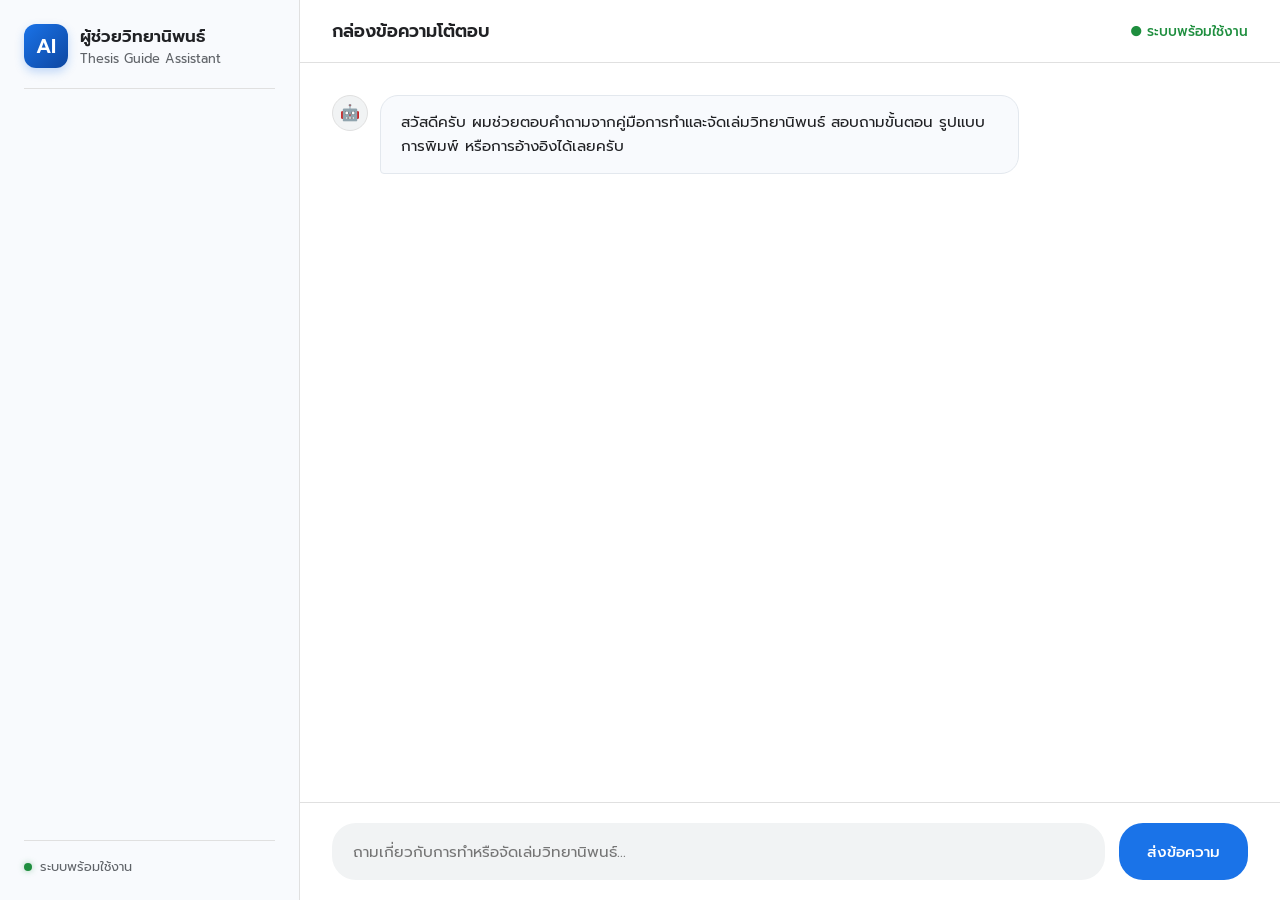
==== public/index.html @ f6573cd1 "Fix same-domain chat API routing for Vercel" ====
<!DOCTYPE html>
<html lang="th">
<head>
  <meta charset="UTF-8">
  <meta name="viewport" content="width=device-width, initial-scale=1.0">
  <title>ผู้ช่วยจัดทำวิทยานิพนธ์</title>
  <!-- Google Fonts: Prompt & Inter -->
  <link rel="preconnect" href="https://fonts.googleapis.com">
  <link rel="preconnect" href="https://fonts.gstatic.com" crossorigin>
  <link href="https://fonts.googleapis.com/css2?family=Inter:wght@400;500;600&family=Prompt:wght@300;400;500;600&display=swap" rel="stylesheet">
  
  <link rel="stylesheet" href="style.css">
</head>
<body>

  <div class="app-layout">
    
    <!-- Sidebar ฝั่งซ้าย: ข้อมูลระบบ -->
    <aside class="sidebar">
      <div>
        <div class="brand-section">
          <div class="brand-icon">AI</div>
          <div class="brand-info">
            <h2>ผู้ช่วยวิทยานิพนธ์</h2>
            <p>Thesis Guide Assistant</p>
          </div>
        </div>
      </div>

      <div class="system-status">
        <span class="status-dot"></span> ระบบพร้อมใช้งาน
      </div>
    </aside>

    <!-- ฝั่งขวา: ห้องแชทขนาดเต็มหน้าจอ -->
    <main class="chat-section">
      <div class="chat-header">
        <div class="chat-header-title">กล่องข้อความโต้ตอบ</div>
        <div style="font-size: 0.85rem; color: var(--success); font-weight: 500;">● ระบบพร้อมใช้งาน</div>
      </div>

      <div class="chat-body" id="chatContainer">
        <div class="msg-wrap bot">
          <div class="msg-avatar">🤖</div>
          <div class="msg-bubble">สวัสดีครับ ผมช่วยตอบคำถามจากคู่มือการทำและจัดเล่มวิทยานิพนธ์ สอบถามขั้นตอน รูปแบบการพิมพ์ หรือการอ้างอิงได้เลยครับ</div>
        </div>
      </div>

      <div class="chat-input-area">
        <div class="input-box">
          <input type="text" id="userInput" placeholder="ถามเกี่ยวกับการทำหรือจัดเล่มวิทยานิพนธ์..." onkeydown="if(event.key==='Enter') sendMessage()">
        </div>
        <button class="send-btn" onclick="sendMessage()">ส่งข้อความ</button>
      </div>
    </main>

  </div>

  <script>
    const chatContainer = document.getElementById('chatContainer');
    const userInput = document.getElementById('userInput');

    // ตัวแปรเก็บประวัติการสนทนาสำหรับคุยต่อเนื่อง
    const conversationHistory = [];

    async function sendMessage() {
      const text = userInput.value.trim();
      if (!text) return;

      // 1. แสดงข้อความฝั่งผู้ใช้บนหน้าจอ
      chatContainer.innerHTML += `
        <div class="msg-wrap user">
          <div class="msg-avatar">👤</div>
          <div class="msg-bubble">${escapeHtml(text)}</div>
        </div>
      `;
      userInput.value = '';
      chatContainer.scrollTop = chatContainer.scrollHeight;

      // 2. แสดงสถานะกำลังคิด (Typing animation)
      const tempId = 'temp-' + Date.now();
      chatContainer.innerHTML += `
        <div class="msg-wrap bot" id="${tempId}">
          <div class="msg-avatar">🤖</div>
          <div class="msg-bubble typing-dots">
            <span></span><span></span><span></span>
          </div>
        </div>
      `;
      chatContainer.scrollTop = chatContainer.scrollHeight;

      try {
        // 3. ส่งคำถามล่าสุด พร้อมประวัติ 6 ข้อความล่าสุดไปยัง Backend
        const response = await fetch('/chat', {
          method: 'POST',
          headers: { 'Content-Type': 'application/json' },
          body: JSON.stringify({ 
            message: text,
            history: conversationHistory.slice(-6)
          })
        });

        const data = await response.json();
        if (!response.ok || !data.reply) {
          throw new Error(data.detail || 'Backend request failed');
        }
        const botElement = document.getElementById(tempId);
        if (botElement) {
          const bubble = botElement.querySelector('.msg-bubble');
          bubble.innerText = data.reply;
          bubble.classList.remove('typing-dots');
        }

        // 4. บันทึกบทสนทนาเข้าประวัติ เพื่อใช้เป็นบริบทในรอบถัดไป
        conversationHistory.push({ role: "user", text: text });
        conversationHistory.push({ role: "model", text: data.reply });

      } catch (error) {
        const botElement = document.getElementById(tempId);
        if (botElement) {
          const bubble = botElement.querySelector('.msg-bubble');
          bubble.innerText = "ขออภัยครับ ยังเชื่อมต่อระบบตอบคำถามไม่ได้ กรุณาลองใหม่อีกครั้งหรือติดต่อผู้ดูแลระบบ";
          bubble.classList.remove('typing-dots');
        }
      }
      chatContainer.scrollTop = chatContainer.scrollHeight;
    }

    function escapeHtml(string) {
      return String(string).replace(/[&<>"']/g, function (s) {
        return {
          '&': '&amp;',
          '<': '&lt;',
          '>': '&gt;',
          '"': '&quot;',
          "'": '&#39;'
        }[s];
      });
    }
  </script>
</body>
</html>
---- public/style.css ----
:root {
  --primary: #1a73e8;
  --primary-hover: #1557b0;
  --primary-light: #e8f0fe;
  --bg-main: #ffffff;
  --text-main: #202124;
  --text-muted: #5f6368;
  --border-color: #e0e0e0;
  --success: #1e8e3e;
}

* {
  box-sizing: border-box;
  margin: 0;
  padding: 0;
  font-family: 'Prompt', 'Inter', sans-serif;
}

/* ตั้งค่าให้เต็มจอ 100% ไม่มีขอบว่าง */
html, body {
  width: 100%;
  height: 100%;
  overflow: hidden;
  background-color: var(--bg-main);
  color: var(--text-main);
}

.app-layout {
  width: 100vw;
  height: 100vh;
  display: flex;
  overflow: hidden;
}

/* Sidebar ฝั่งซ้าย ปรับให้กระชับและคลีนขึ้น */
.sidebar {
  width: 300px;
  background: #f8fafd;
  border-right: 1px solid var(--border-color);
  padding: 24px;
  display: flex;
  flex-direction: column;
  justify-content: space-between;
  flex-shrink: 0;
}

.brand-section {
  display: flex;
  align-items: center;
  gap: 12px;
  padding-bottom: 20px;
  border-bottom: 1px solid var(--border-color);
}

.brand-icon {
  width: 44px;
  height: 44px;
  background: linear-gradient(135deg, #1a73e8, #0d47a1);
  border-radius: 12px;
  display: flex;
  align-items: center;
  justify-content: center;
  color: white;
  font-size: 20px;
  font-weight: 600;
  box-shadow: 0 4px 10px rgba(26, 115, 232, 0.25);
}

.brand-info h2 {
  font-size: 1.05rem;
  font-weight: 600;
  color: var(--text-main);
}

.brand-info p {
  font-size: 0.8rem;
  color: var(--text-muted);
}

.section-title {
  font-size: 0.85rem;
  font-weight: 600;
  color: var(--text-muted);
  margin-bottom: 12px;
}

/* คำถามแนะนำ */
.quick-questions {
  display: flex;
  flex-direction: column;
  gap: 10px;
  margin-bottom: auto;
  margin-top: 24px;
}

.quick-btn {
  text-align: left;
  background: #ffffff;
  border: 1px solid #d2e3fc;
  color: var(--primary);
  padding: 12px 14px;
  border-radius: 10px;
  font-size: 0.88rem;
  cursor: pointer;
  transition: all 0.2s ease;
  line-height: 1.4;
  box-shadow: 0 1px 3px rgba(0,0,0,0.02);
}

.quick-btn:hover {
  background: var(--primary-light);
  border-color: var(--primary);
  transform: translateX(2px);
}

.system-status {
  padding-top: 16px;
  border-top: 1px solid var(--border-color);
  font-size: 0.8rem;
  color: var(--text-muted);
  display: flex;
  align-items: center;
  gap: 8px;
}

.status-dot {
  width: 8px;
  height: 8px;
  background-color: var(--success);
  border-radius: 50%;
  box-shadow: 0 0 6px rgba(30, 142, 62, 0.4);
}

/* ฝั่งขวา: ห้องแชทสนทนาเต็มหน้าจอ */
.chat-section {
  flex: 1;
  display: flex;
  flex-direction: column;
  background: #ffffff;
  height: 100vh;
}

.chat-header {
  padding: 18px 32px;
  border-bottom: 1px solid var(--border-color);
  display: flex;
  justify-content: space-between;
  align-items: center;
  background: #ffffff;
}

.chat-header-title {
  font-size: 1.1rem;
  font-weight: 600;
  color: var(--text-main);
}

.chat-body {
  flex: 1;
  padding: 32px;
  overflow-y: auto;
  display: flex;
  flex-direction: column;
  gap: 20px;
}

.msg-wrap {
  display: flex;
  gap: 12px;
  max-width: 75%;
}

.msg-wrap.user {
  align-self: flex-end;
  flex-direction: row-reverse;
}

.msg-wrap.bot {
  align-self: flex-start;
}

.msg-avatar {
  width: 36px;
  height: 36px;
  border-radius: 50%;
  display: flex;
  align-items: center;
  justify-content: center;
  font-size: 16px;
  flex-shrink: 0;
}

.user .msg-avatar {
  background: var(--primary);
  color: white;
}

.bot .msg-avatar {
  background: #f1f3f4;
  color: var(--text-main);
  border: 1px solid var(--border-color);
}

.msg-bubble {
  padding: 14px 20px;
  border-radius: 18px;
  font-size: 0.95rem;
  line-height: 1.6;
  white-space: pre-wrap;
  word-wrap: break-word;
}

.user .msg-bubble {
  background: var(--primary);
  color: white;
  border-bottom-right-radius: 4px;
}

.bot .msg-bubble {
  background: #f8fafd;
  color: var(--text-main);
  border: 1px solid #e3e8ee;
  border-bottom-left-radius: 4px;
}

/* แถบพิมพ์ข้อความด้านล่าง */
.chat-input-area {
  padding: 20px 32px;
  border-top: 1px solid var(--border-color);
  background: #ffffff;
  display: flex;
  gap: 14px;
}

.input-box {
  flex: 1;
  display: flex;
  background: #f1f3f4;
  border: 1px solid transparent;
  border-radius: 24px;
  padding: 6px 20px;
  align-items: center;
  transition: all 0.2s;
}

.input-box:focus-within {
  background: #ffffff;
  border-color: var(--primary);
  box-shadow: 0 0 0 2px rgba(26, 115, 232, 0.15);
}

.input-box input {
  flex: 1;
  border: none;
  background: transparent;
  outline: none;
  font-size: 0.95rem;
  padding: 10px 0;
}

.send-btn {
  background: var(--primary);
  color: white;
  border: none;
  border-radius: 24px;
  padding: 0 28px;
  font-size: 0.95rem;
  font-weight: 500;
  cursor: pointer;
  transition: background 0.2s;
}

.send-btn:hover {
  background: var(--primary-hover);
}

/* จุดกำลังพิมพ์ */
.typing-dots span {
  display: inline-block;
  width: 6px;
  height: 6px;
  background: #9aa0a6;
  border-radius: 50%;
  margin-right: 4px;
  animation: blink 1.4s infinite both;
}
.typing-dots span:nth-child(2) { animation-delay: .2s; }
.typing-dots span:nth-child(3) { animation-delay: .4s; }

@keyframes blink {
  0% { opacity: .2; }
  20% { opacity: 1; }
  100% { opacity: .2; }
}
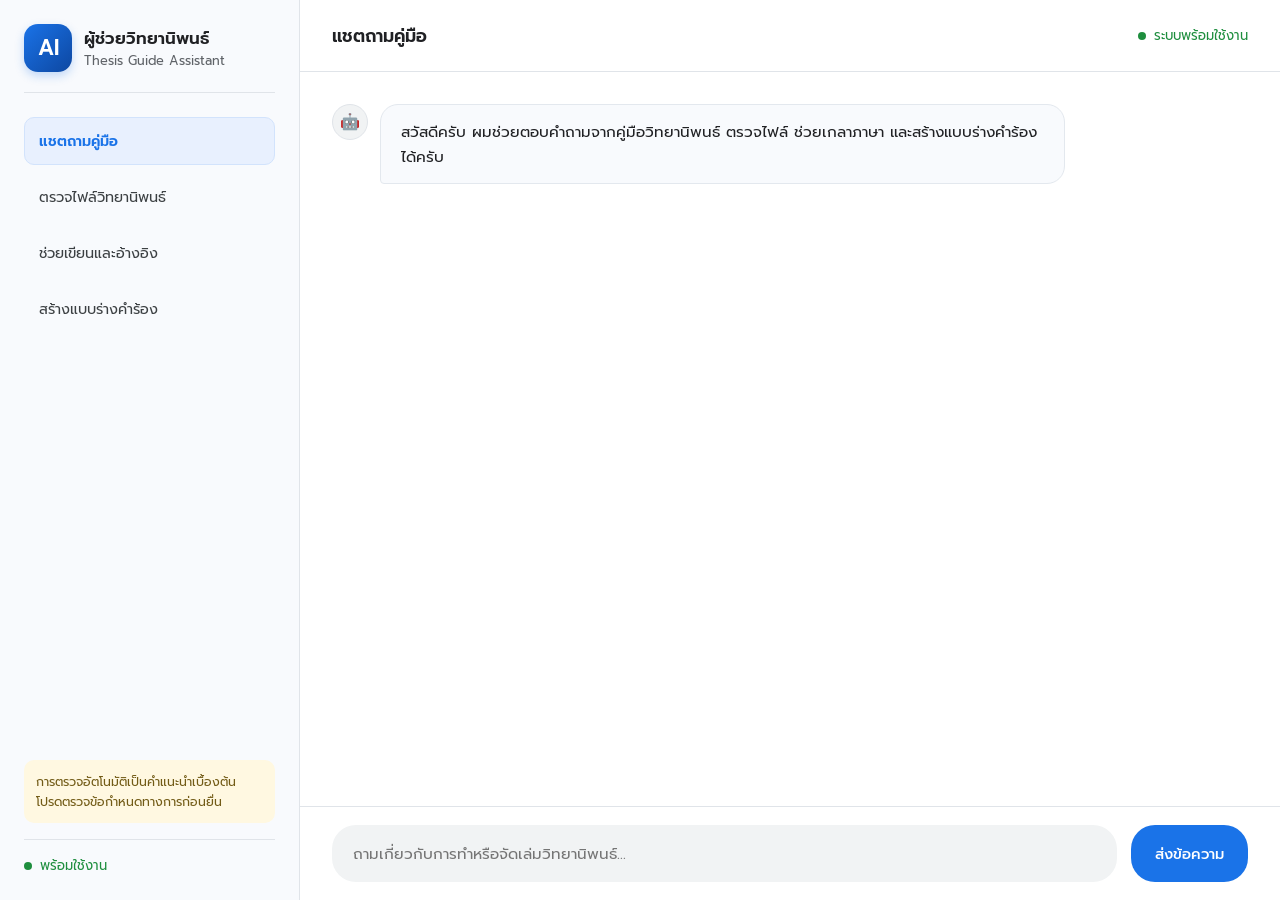
==== commit 366677e1: "Add thesis document and writing tools" ====
--- a/public/index.html
+++ b/public/index.html
@@ -4,139 +4,288 @@
   <meta charset="UTF-8">
   <meta name="viewport" content="width=device-width, initial-scale=1.0">
   <title>ผู้ช่วยจัดทำวิทยานิพนธ์</title>
-  <!-- Google Fonts: Prompt & Inter -->
   <link rel="preconnect" href="https://fonts.googleapis.com">
   <link rel="preconnect" href="https://fonts.gstatic.com" crossorigin>
   <link href="https://fonts.googleapis.com/css2?family=Inter:wght@400;500;600&family=Prompt:wght@300;400;500;600&display=swap" rel="stylesheet">
-  
   <link rel="stylesheet" href="style.css">
 </head>
 <body>
-
   <div class="app-layout">
-    
-    <!-- Sidebar ฝั่งซ้าย: ข้อมูลระบบ -->
     <aside class="sidebar">
-      <div>
-        <div class="brand-section">
-          <div class="brand-icon">AI</div>
-          <div class="brand-info">
-            <h2>ผู้ช่วยวิทยานิพนธ์</h2>
-            <p>Thesis Guide Assistant</p>
-          </div>
-        </div>
+      <div class="brand-section">
+        <div class="brand-icon">AI</div>
+        <div class="brand-info"><h2>ผู้ช่วยวิทยานิพนธ์</h2><p>Thesis Guide Assistant</p></div>
       </div>
-
-      <div class="system-status">
-        <span class="status-dot"></span> ระบบพร้อมใช้งาน
-      </div>
+      <nav class="tool-nav" aria-label="เครื่องมือ">
+        <button class="nav-btn active" data-view="chatView">แชตถามคู่มือ</button>
+        <button class="nav-btn" data-view="reviewView">ตรวจไฟล์วิทยานิพนธ์</button>
+        <button class="nav-btn" data-view="writingView">ช่วยเขียนและอ้างอิง</button>
+        <button class="nav-btn" data-view="formView">สร้างแบบร่างคำร้อง</button>
+      </nav>
+      <div class="sidebar-note">การตรวจอัตโนมัติเป็นคำแนะนำเบื้องต้น โปรดตรวจข้อกำหนดทางการก่อนยื่น</div>
+      <div class="system-status"><span class="status-dot"></span> พร้อมใช้งาน</div>
     </aside>
 
-    <!-- ฝั่งขวา: ห้องแชทขนาดเต็มหน้าจอ -->
-    <main class="chat-section">
-      <div class="chat-header">
-        <div class="chat-header-title">กล่องข้อความโต้ตอบ</div>
-        <div style="font-size: 0.85rem; color: var(--success); font-weight: 500;">● ระบบพร้อมใช้งาน</div>
-      </div>
-
-      <div class="chat-body" id="chatContainer">
-        <div class="msg-wrap bot">
-          <div class="msg-avatar">🤖</div>
-          <div class="msg-bubble">สวัสดีครับ ผมช่วยตอบคำถามจากคู่มือการทำและจัดเล่มวิทยานิพนธ์ สอบถามขั้นตอน รูปแบบการพิมพ์ หรือการอ้างอิงได้เลยครับ</div>
-        </div>
-      </div>
-
-      <div class="chat-input-area">
-        <div class="input-box">
-          <input type="text" id="userInput" placeholder="ถามเกี่ยวกับการทำหรือจัดเล่มวิทยานิพนธ์..." onkeydown="if(event.key==='Enter') sendMessage()">
-        </div>
-        <button class="send-btn" onclick="sendMessage()">ส่งข้อความ</button>
-      </div>
+    <main class="workspace">
+      <header class="workspace-header">
+        <div class="chat-header-title" id="viewTitle">แชตถามคู่มือ</div>
+        <div class="service-status"><span class="status-dot"></span> ระบบพร้อมใช้งาน</div>
+      </header>
+
+      <section class="tool-view" id="chatView">
+        <div class="chat-body" id="chatContainer">
+          <div class="msg-wrap bot"><div class="msg-avatar">🤖</div><div class="msg-bubble">สวัสดีครับ ผมช่วยตอบคำถามจากคู่มือวิทยานิพนธ์ ตรวจไฟล์ ช่วยเกลาภาษา และสร้างแบบร่างคำร้องได้ครับ</div></div>
+        </div>
+        <div class="chat-input-area">
+          <div class="input-box"><input type="text" id="userInput" placeholder="ถามเกี่ยวกับการทำหรือจัดเล่มวิทยานิพนธ์..." autocomplete="off"></div>
+          <button class="primary-btn" id="sendChat">ส่งข้อความ</button>
+        </div>
+      </section>
+
+      <section class="tool-view scroll-view" id="reviewView" hidden>
+        <div class="panel-card">
+          <h1>ตรวจรูปแบบและโครงสร้าง</h1>
+          <p class="help-text">อัปโหลดไฟล์ Word (.docx) หรือ PDF ขนาดไม่เกิน 4 MB ระบบจะตรวจระยะขอบ A4 แบบอักษร เลขหน้า หน้าใบรับรอง โครงสร้าง 5 บท และความสอดคล้องของรายการอ้างอิงเบื้องต้น</p>
+          <form id="reviewForm" class="stack-form">
+            <label class="field-label">ไฟล์วิทยานิพนธ์<input id="documentFile" type="file" accept=".docx,.pdf" required></label>
+            <label class="field-label">รูปแบบอ้างอิงที่ต้องการตรวจ
+              <select id="citationStyle"><option value="auto">ตรวจจับอัตโนมัติ</option><option value="apa7">APA 7th</option><option value="ieee">IEEE</option></select>
+            </label>
+            <p class="privacy-note">ไฟล์จะถูกประมวลผลในคำขอนี้ ไม่บันทึกเป็นไฟล์ถาวร ข้อความที่สกัดจะส่งให้ Typhoon เพื่อทำ AI review</p>
+            <button class="primary-btn" type="submit">ตรวจเอกสาร</button>
+          </form>
+          <div id="reviewResult" class="result-box" aria-live="polite" hidden></div>
+        </div>
+      </section>
+
+      <section class="tool-view scroll-view" id="writingView" hidden>
+        <div class="panel-card">
+          <h1>ผู้ช่วยงานเขียนเชิงวิชาการ</h1>
+          <label class="field-label">เลือกเครื่องมือ
+            <select id="writingMode"><option value="paraphrase">เกลาภาษาไทย/อังกฤษ</option><option value="alignment">ตรวจความสอดคล้องงานวิจัย</option><option value="citation">จัดรูปแบบและตรวจรายการอ้างอิง</option></select>
+          </label>
+          <form id="writingForm" class="stack-form">
+            <div id="paraphraseFields">
+              <label class="field-label">ข้อความที่ต้องการปรับ<textarea id="writingText" rows="8" placeholder="วางข้อความที่ต้องการปรับเป็นภาษาเชิงวิชาการ"></textarea></label>
+            </div>
+            <div id="alignmentFields" hidden>
+              <label class="field-label">ชื่อเรื่อง<textarea id="researchTitle" rows="2"></textarea></label>
+              <label class="field-label">วัตถุประสงค์<textarea id="researchObjectives" rows="3"></textarea></label>
+              <label class="field-label">สมมติฐาน<textarea id="researchHypotheses" rows="3" placeholder="เว้นว่างได้ หากไม่มีสมมติฐาน"></textarea></label>
+              <label class="field-label">สถิติที่ใช้<textarea id="researchStatistics" rows="2"></textarea></label>
+            </div>
+            <div id="citationFields" hidden>
+              <label class="field-label">รูปแบบเป้าหมาย<select id="writingCitationStyle"><option value="apa7">APA 7th</option><option value="ieee">IEEE</option></select></label>
+              <label class="field-label">ข้อความอ้างอิง/บรรณานุกรม<textarea id="citationText" rows="8" placeholder="วางการอ้างอิงในเนื้อหาและรายการท้ายเล่ม"></textarea></label>
+            </div>
+            <button class="primary-btn" type="submit">ให้ AI ช่วยตรวจ</button>
+          </form>
+          <div id="writingResult" class="result-box" aria-live="polite" hidden></div>
+        </div>
+      </section>
+
+      <section class="tool-view scroll-view" id="formView" hidden>
+        <div class="panel-card">
+          <h1>ตัวช่วยสร้างคำร้อง</h1>
+          <p class="warning-note">สร้างเป็นเอกสารร่างสำหรับนำข้อมูลไปกรอกในแบบฟอร์มทางการ ไม่ใช่แบบฟอร์มที่มหาวิทยาลัยรับรอง</p>
+          <div class="wizard-progress" id="wizardProgress"></div>
+          <form id="formWizard" class="stack-form">
+            <div id="wizardQuestion"></div>
+            <div class="wizard-actions"><button class="secondary-btn" id="wizardBack" type="button">ย้อนกลับ</button><button class="primary-btn" id="wizardNext" type="submit">ถัดไป</button></div>
+          </form>
+          <div id="formResult" class="result-box" aria-live="polite" hidden></div>
+        </div>
+      </section>
     </main>
-
   </div>
 
   <script>
+    const apiBase = window.location.protocol === 'file:' ? 'http://localhost:10000' : '';
+    const apiUrl = (path) => `${apiBase}${path}`;
+    const conversationHistory = [];
     const chatContainer = document.getElementById('chatContainer');
     const userInput = document.getElementById('userInput');
 
-    // ตัวแปรเก็บประวัติการสนทนาสำหรับคุยต่อเนื่อง
-    const conversationHistory = [];
+    document.querySelectorAll('.nav-btn').forEach((button) => button.addEventListener('click', () => {
+      document.querySelectorAll('.nav-btn').forEach((item) => item.classList.toggle('active', item === button));
+      document.querySelectorAll('.tool-view').forEach((view) => { view.hidden = view.id !== button.dataset.view; });
+      document.getElementById('viewTitle').textContent = button.textContent;
+    }));
+
+    function addMessage(role, text) {
+      const wrap = document.createElement('div');
+      wrap.className = `msg-wrap ${role}`;
+      const avatar = document.createElement('div');
+      avatar.className = 'msg-avatar';
+      avatar.textContent = role === 'user' ? '👤' : '🤖';
+      const bubble = document.createElement('div');
+      bubble.className = 'msg-bubble';
+      bubble.textContent = text;
+      wrap.append(avatar, bubble);
+      chatContainer.append(wrap);
+      chatContainer.scrollTop = chatContainer.scrollHeight;
+      return bubble;
+    }
 
     async function sendMessage() {
       const text = userInput.value.trim();
       if (!text) return;
-
-      // 1. แสดงข้อความฝั่งผู้ใช้บนหน้าจอ
-      chatContainer.innerHTML += `
-        <div class="msg-wrap user">
-          <div class="msg-avatar">👤</div>
-          <div class="msg-bubble">${escapeHtml(text)}</div>
-        </div>
-      `;
       userInput.value = '';
-      chatContainer.scrollTop = chatContainer.scrollHeight;
-
-      // 2. แสดงสถานะกำลังคิด (Typing animation)
-      const tempId = 'temp-' + Date.now();
-      chatContainer.innerHTML += `
-        <div class="msg-wrap bot" id="${tempId}">
-          <div class="msg-avatar">🤖</div>
-          <div class="msg-bubble typing-dots">
-            <span></span><span></span><span></span>
-          </div>
-        </div>
-      `;
-      chatContainer.scrollTop = chatContainer.scrollHeight;
-
-      try {
-        // 3. ส่งคำถามล่าสุด พร้อมประวัติ 6 ข้อความล่าสุดไปยัง Backend
-        const response = await fetch('/chat', {
-          method: 'POST',
-          headers: { 'Content-Type': 'application/json' },
-          body: JSON.stringify({ 
-            message: text,
-            history: conversationHistory.slice(-6)
-          })
+      addMessage('user', text);
+      const bubble = addMessage('bot', 'กำลังค้นข้อมูลในคู่มือ...');
+      try {
+        const response = await fetch(apiUrl('/chat'), {
+          method: 'POST', headers: { 'Content-Type': 'application/json' },
+          body: JSON.stringify({ message: text, history: conversationHistory.slice(-6) })
         });
-
         const data = await response.json();
-        if (!response.ok || !data.reply) {
-          throw new Error(data.detail || 'Backend request failed');
-        }
-        const botElement = document.getElementById(tempId);
-        if (botElement) {
-          const bubble = botElement.querySelector('.msg-bubble');
-          bubble.innerText = data.reply;
-          bubble.classList.remove('typing-dots');
-        }
-
-        // 4. บันทึกบทสนทนาเข้าประวัติ เพื่อใช้เป็นบริบทในรอบถัดไป
-        conversationHistory.push({ role: "user", text: text });
-        conversationHistory.push({ role: "model", text: data.reply });
-
+        if (!response.ok) throw new Error(data.detail || 'ส่งคำถามไม่สำเร็จ');
+        bubble.textContent = data.reply || 'ไม่พบคำตอบ';
+        conversationHistory.push({ role: 'user', text }, { role: 'model', text: data.reply || '' });
       } catch (error) {
-        const botElement = document.getElementById(tempId);
-        if (botElement) {
-          const bubble = botElement.querySelector('.msg-bubble');
-          bubble.innerText = "ขออภัยครับ ยังเชื่อมต่อระบบตอบคำถามไม่ได้ กรุณาลองใหม่อีกครั้งหรือติดต่อผู้ดูแลระบบ";
-          bubble.classList.remove('typing-dots');
-        }
+        bubble.textContent = `เชื่อมต่อระบบไม่ได้: ${error.message} — เปิด backend ที่ http://localhost:10000 แล้วลองใหม่`;
       }
-      chatContainer.scrollTop = chatContainer.scrollHeight;
-    }
-
-    function escapeHtml(string) {
-      return String(string).replace(/[&<>"']/g, function (s) {
-        return {
-          '&': '&amp;',
-          '<': '&lt;',
-          '>': '&gt;',
-          '"': '&quot;',
-          "'": '&#39;'
-        }[s];
+    }
+    document.getElementById('sendChat').addEventListener('click', sendMessage);
+    userInput.addEventListener('keydown', (event) => { if (event.key === 'Enter') sendMessage(); });
+
+    function showBusy(element, message) { element.hidden = false; element.textContent = message; }
+    function addCheckList(parent, title, checks) {
+      const heading = document.createElement('h3'); heading.textContent = title; parent.append(heading);
+      const list = document.createElement('ul'); list.className = 'check-list';
+      checks.forEach((check) => {
+        const item = document.createElement('li');
+        const status = document.createElement('strong');
+        status.className = `check-status ${check.status}`;
+        status.textContent = check.status === 'pass' || check.status === 'found' ? 'ผ่าน/พบ' : 'ควรตรวจ';
+        const detail = document.createElement('span');
+        detail.textContent = `${check.name}: ${check.detail || check.status}`;
+        item.append(status, detail); list.append(item);
       });
-    }
+      parent.append(list);
+    }
+    function renderReview(report) {
+      const result = document.getElementById('reviewResult');
+      result.replaceChildren(); result.hidden = false;
+      const title = document.createElement('h2'); title.textContent = `ผลตรวจ: ${report.filename}`; result.append(title);
+      const meta = document.createElement('p'); meta.textContent = `${report.file_type} · ${report.extracted_characters.toLocaleString()} ตัวอักษร · ${report.metadata.page_count ?? report.metadata.page_count_note}`; result.append(meta);
+      addCheckList(result, 'รูปแบบเอกสาร', report.format_checks);
+      addCheckList(result, 'โครงสร้าง 5 บท', report.outline_audit.chapters);
+      addCheckList(result, 'องค์ประกอบที่ควรมี', report.outline_audit.elements);
+      const citation = document.createElement('pre'); citation.textContent = `ตรวจอ้างอิง (${report.citation_audit.style.toUpperCase()}):\n${JSON.stringify(report.citation_audit, null, 2)}`; result.append(citation);
+      const aiHeading = document.createElement('h3'); aiHeading.textContent = 'ข้อสังเกตจาก AI'; result.append(aiHeading);
+      const ai = document.createElement('pre'); ai.textContent = report.ai_review || 'ไม่มีผลวิเคราะห์จาก AI'; result.append(ai);
+      const privacy = document.createElement('p'); privacy.className = 'privacy-note'; privacy.textContent = report.privacy_note; result.append(privacy);
+    }
+
+    document.getElementById('reviewForm').addEventListener('submit', async (event) => {
+      event.preventDefault();
+      const file = document.getElementById('documentFile').files[0];
+      const result = document.getElementById('reviewResult');
+      if (!file) return;
+      if (file.size > 4 * 1024 * 1024) { showBusy(result, 'ไฟล์ต้องมีขนาดไม่เกิน 4 MB'); return; }
+      showBusy(result, 'กำลังอ่านไฟล์และตรวจรูปแบบ...');
+      const form = new FormData();
+      form.append('file', file);
+      form.append('citation_style', document.getElementById('citationStyle').value);
+      try {
+        const response = await fetch(apiUrl('/api/document-review'), { method: 'POST', body: form });
+        const data = await response.json();
+        if (!response.ok) throw new Error(data.detail || 'ตรวจไฟล์ไม่สำเร็จ');
+        renderReview(data);
+      } catch (error) { showBusy(result, `ตรวจไฟล์ไม่สำเร็จ: ${error.message}`); }
+    });
+
+    const writingMode = document.getElementById('writingMode');
+    function updateWritingFields() {
+      const mode = writingMode.value;
+      document.getElementById('paraphraseFields').hidden = mode !== 'paraphrase';
+      document.getElementById('alignmentFields').hidden = mode !== 'alignment';
+      document.getElementById('citationFields').hidden = mode !== 'citation';
+    }
+    writingMode.addEventListener('change', updateWritingFields);
+    document.getElementById('writingForm').addEventListener('submit', async (event) => {
+      event.preventDefault();
+      const mode = writingMode.value;
+      const result = document.getElementById('writingResult');
+      const payload = { mode };
+      if (mode === 'paraphrase') payload.text = document.getElementById('writingText').value;
+      if (mode === 'alignment') Object.assign(payload, {
+        title: document.getElementById('researchTitle').value,
+        objectives: document.getElementById('researchObjectives').value,
+        hypotheses: document.getElementById('researchHypotheses').value,
+        statistics: document.getElementById('researchStatistics').value
+      });
+      if (mode === 'citation') Object.assign(payload, {
+        citation_style: document.getElementById('writingCitationStyle').value,
+        citation_text: document.getElementById('citationText').value
+      });
+      showBusy(result, 'กำลังวิเคราะห์...');
+      try {
+        const response = await fetch(apiUrl('/api/academic-writing'), {
+          method: 'POST', headers: { 'Content-Type': 'application/json' }, body: JSON.stringify(payload)
+        });
+        const data = await response.json();
+        if (!response.ok) throw new Error(data.detail || 'วิเคราะห์ไม่สำเร็จ');
+        showBusy(result, data.reply);
+      } catch (error) { showBusy(result, `ทำรายการไม่สำเร็จ: ${error.message}`); }
+    });
+
+    const wizardFields = [
+      { key: 'form_type', title: 'เลือกประเภทคำร้อง', type: 'select', options: [
+        ['advisor', 'แต่งตั้ง/เปลี่ยนอาจารย์ที่ปรึกษา'], ['topic_exam', 'ขอสอบหัวข้อวิทยานิพนธ์'],
+        ['progress_exam', 'ขอสอบความก้าวหน้า'], ['defense_exam', 'ขอสอบป้องกันวิทยานิพนธ์'], ['submit_thesis', 'ขอส่งเล่มฉบับสมบูรณ์']
+      ]},
+      { key: 'student_name', title: 'ชื่อและนามสกุล', placeholder: 'กรอกชื่อผู้ยื่นคำร้อง' },
+      { key: 'student_id', title: 'รหัสนักศึกษา' },
+      { key: 'program', title: 'หลักสูตรและสาขาวิชา' },
+      { key: 'thesis_title', title: 'ชื่อวิทยานิพนธ์', type: 'textarea' },
+      { key: 'advisor', title: 'อาจารย์ที่ปรึกษา' },
+      { key: 'request_date', title: 'วันที่ยื่นคำร้อง', type: 'date' },
+      { key: 'request_detail', title: 'รายละเอียดหรือเหตุผลประกอบ', type: 'textarea' }
+    ];
+    const wizardValues = {};
+    let wizardStep = 0;
+    const wizardForm = document.getElementById('formWizard');
+    function renderWizardField() {
+      const field = wizardFields[wizardStep];
+      const holder = document.getElementById('wizardQuestion'); holder.replaceChildren();
+      const label = document.createElement('label'); label.className = 'field-label'; label.textContent = field.title;
+      let input;
+      if (field.type === 'select') {
+        input = document.createElement('select');
+        field.options.forEach(([value, text]) => { const option = document.createElement('option'); option.value = value; option.textContent = text; input.append(option); });
+      } else if (field.type === 'textarea') { input = document.createElement('textarea'); input.rows = 4; }
+      else { input = document.createElement('input'); input.type = field.type || 'text'; }
+      input.id = 'wizardCurrent'; input.required = field.key === 'form_type' || field.key === 'student_name' || field.key === 'student_id';
+      input.value = wizardValues[field.key] || '';
+      if (field.placeholder) input.placeholder = field.placeholder;
+      label.append(input); holder.append(label);
+      document.getElementById('wizardProgress').textContent = `คำถาม ${wizardStep + 1} จาก ${wizardFields.length}`;
+      document.getElementById('wizardBack').disabled = wizardStep === 0;
+      document.getElementById('wizardNext').textContent = wizardStep === wizardFields.length - 1 ? 'สร้างแบบร่าง' : 'ถัดไป';
+    }
+    renderWizardField();
+    document.getElementById('wizardBack').addEventListener('click', () => {
+      wizardValues[wizardFields[wizardStep].key] = document.getElementById('wizardCurrent').value;
+      wizardStep = Math.max(0, wizardStep - 1); renderWizardField();
+    });
+    wizardForm.addEventListener('submit', async (event) => {
+      event.preventDefault();
+      wizardValues[wizardFields[wizardStep].key] = document.getElementById('wizardCurrent').value;
+      if (wizardStep < wizardFields.length - 1) { wizardStep += 1; renderWizardField(); return; }
+      const result = document.getElementById('formResult'); showBusy(result, 'กำลังสร้างไฟล์แบบร่าง...');
+      try {
+        const response = await fetch(apiUrl('/api/forms/generate'), {
+          method: 'POST', headers: { 'Content-Type': 'application/json' }, body: JSON.stringify(wizardValues)
+        });
+        if (!response.ok) { const error = await response.json(); throw new Error(error.detail || 'สร้างไฟล์ไม่สำเร็จ'); }
+        const blob = await response.blob(); const url = URL.createObjectURL(blob);
+        const link = document.createElement('a'); link.href = url; link.download = 'thesis-request-draft.docx'; link.textContent = 'ดาวน์โหลดแบบร่างคำร้อง (.docx)';
+        result.replaceChildren(); result.hidden = false; result.append(link);
+        const note = document.createElement('p'); note.textContent = 'โปรดตรวจและนำข้อมูลไปกรอกในแบบฟอร์มทางการก่อนยื่น'; result.append(note);
+      } catch (error) { showBusy(result, `สร้างเอกสารไม่สำเร็จ: ${error.message}`); }
+    });
   </script>
 </body>
 </html>
--- a/public/style.css
+++ b/public/style.css
@@ -1,294 +1,26 @@
-:root {
-  --primary: #1a73e8;
-  --primary-hover: #1557b0;
-  --primary-light: #e8f0fe;
-  --bg-main: #ffffff;
-  --text-main: #202124;
-  --text-muted: #5f6368;
-  --border-color: #e0e0e0;
-  --success: #1e8e3e;
-}
-
-* {
-  box-sizing: border-box;
-  margin: 0;
-  padding: 0;
-  font-family: 'Prompt', 'Inter', sans-serif;
-}
-
-/* ตั้งค่าให้เต็มจอ 100% ไม่มีขอบว่าง */
-html, body {
-  width: 100%;
-  height: 100%;
-  overflow: hidden;
-  background-color: var(--bg-main);
-  color: var(--text-main);
-}
-
-.app-layout {
-  width: 100vw;
-  height: 100vh;
-  display: flex;
-  overflow: hidden;
-}
-
-/* Sidebar ฝั่งซ้าย ปรับให้กระชับและคลีนขึ้น */
-.sidebar {
-  width: 300px;
-  background: #f8fafd;
-  border-right: 1px solid var(--border-color);
-  padding: 24px;
-  display: flex;
-  flex-direction: column;
-  justify-content: space-between;
-  flex-shrink: 0;
-}
-
-.brand-section {
-  display: flex;
-  align-items: center;
-  gap: 12px;
-  padding-bottom: 20px;
-  border-bottom: 1px solid var(--border-color);
-}
-
-.brand-icon {
-  width: 44px;
-  height: 44px;
-  background: linear-gradient(135deg, #1a73e8, #0d47a1);
-  border-radius: 12px;
-  display: flex;
-  align-items: center;
-  justify-content: center;
-  color: white;
-  font-size: 20px;
-  font-weight: 600;
-  box-shadow: 0 4px 10px rgba(26, 115, 232, 0.25);
-}
-
-.brand-info h2 {
-  font-size: 1.05rem;
-  font-weight: 600;
-  color: var(--text-main);
-}
-
-.brand-info p {
-  font-size: 0.8rem;
-  color: var(--text-muted);
-}
-
-.section-title {
-  font-size: 0.85rem;
-  font-weight: 600;
-  color: var(--text-muted);
-  margin-bottom: 12px;
-}
-
-/* คำถามแนะนำ */
-.quick-questions {
-  display: flex;
-  flex-direction: column;
-  gap: 10px;
-  margin-bottom: auto;
-  margin-top: 24px;
-}
-
-.quick-btn {
-  text-align: left;
-  background: #ffffff;
-  border: 1px solid #d2e3fc;
-  color: var(--primary);
-  padding: 12px 14px;
-  border-radius: 10px;
-  font-size: 0.88rem;
-  cursor: pointer;
-  transition: all 0.2s ease;
-  line-height: 1.4;
-  box-shadow: 0 1px 3px rgba(0,0,0,0.02);
-}
-
-.quick-btn:hover {
-  background: var(--primary-light);
-  border-color: var(--primary);
-  transform: translateX(2px);
-}
-
-.system-status {
-  padding-top: 16px;
-  border-top: 1px solid var(--border-color);
-  font-size: 0.8rem;
-  color: var(--text-muted);
-  display: flex;
-  align-items: center;
-  gap: 8px;
-}
-
-.status-dot {
-  width: 8px;
-  height: 8px;
-  background-color: var(--success);
-  border-radius: 50%;
-  box-shadow: 0 0 6px rgba(30, 142, 62, 0.4);
-}
-
-/* ฝั่งขวา: ห้องแชทสนทนาเต็มหน้าจอ */
-.chat-section {
-  flex: 1;
-  display: flex;
-  flex-direction: column;
-  background: #ffffff;
-  height: 100vh;
-}
-
-.chat-header {
-  padding: 18px 32px;
-  border-bottom: 1px solid var(--border-color);
-  display: flex;
-  justify-content: space-between;
-  align-items: center;
-  background: #ffffff;
-}
-
-.chat-header-title {
-  font-size: 1.1rem;
-  font-weight: 600;
-  color: var(--text-main);
-}
-
-.chat-body {
-  flex: 1;
-  padding: 32px;
-  overflow-y: auto;
-  display: flex;
-  flex-direction: column;
-  gap: 20px;
-}
-
-.msg-wrap {
-  display: flex;
-  gap: 12px;
-  max-width: 75%;
-}
-
-.msg-wrap.user {
-  align-self: flex-end;
-  flex-direction: row-reverse;
-}
-
-.msg-wrap.bot {
-  align-self: flex-start;
-}
-
-.msg-avatar {
-  width: 36px;
-  height: 36px;
-  border-radius: 50%;
-  display: flex;
-  align-items: center;
-  justify-content: center;
-  font-size: 16px;
-  flex-shrink: 0;
-}
-
-.user .msg-avatar {
-  background: var(--primary);
-  color: white;
-}
-
-.bot .msg-avatar {
-  background: #f1f3f4;
-  color: var(--text-main);
-  border: 1px solid var(--border-color);
-}
-
-.msg-bubble {
-  padding: 14px 20px;
-  border-radius: 18px;
-  font-size: 0.95rem;
-  line-height: 1.6;
-  white-space: pre-wrap;
-  word-wrap: break-word;
-}
-
-.user .msg-bubble {
-  background: var(--primary);
-  color: white;
-  border-bottom-right-radius: 4px;
-}
-
-.bot .msg-bubble {
-  background: #f8fafd;
-  color: var(--text-main);
-  border: 1px solid #e3e8ee;
-  border-bottom-left-radius: 4px;
-}
-
-/* แถบพิมพ์ข้อความด้านล่าง */
-.chat-input-area {
-  padding: 20px 32px;
-  border-top: 1px solid var(--border-color);
-  background: #ffffff;
-  display: flex;
-  gap: 14px;
-}
-
-.input-box {
-  flex: 1;
-  display: flex;
-  background: #f1f3f4;
-  border: 1px solid transparent;
-  border-radius: 24px;
-  padding: 6px 20px;
-  align-items: center;
-  transition: all 0.2s;
-}
-
-.input-box:focus-within {
-  background: #ffffff;
-  border-color: var(--primary);
-  box-shadow: 0 0 0 2px rgba(26, 115, 232, 0.15);
-}
-
-.input-box input {
-  flex: 1;
-  border: none;
-  background: transparent;
-  outline: none;
-  font-size: 0.95rem;
-  padding: 10px 0;
-}
-
-.send-btn {
-  background: var(--primary);
-  color: white;
-  border: none;
-  border-radius: 24px;
-  padding: 0 28px;
-  font-size: 0.95rem;
-  font-weight: 500;
-  cursor: pointer;
-  transition: background 0.2s;
-}
-
-.send-btn:hover {
-  background: var(--primary-hover);
-}
-
-/* จุดกำลังพิมพ์ */
-.typing-dots span {
-  display: inline-block;
-  width: 6px;
-  height: 6px;
-  background: #9aa0a6;
-  border-radius: 50%;
-  margin-right: 4px;
-  animation: blink 1.4s infinite both;
-}
-.typing-dots span:nth-child(2) { animation-delay: .2s; }
-.typing-dots span:nth-child(3) { animation-delay: .4s; }
-
-@keyframes blink {
-  0% { opacity: .2; }
-  20% { opacity: 1; }
-  100% { opacity: .2; }
-}+:root { --primary:#1a73e8; --primary-hover:#1557b0; --primary-light:#e8f0fe; --bg:#fff; --text:#202124; --muted:#5f6368; --border:#e0e4e9; --success:#1e8e3e; }
+* { box-sizing:border-box; margin:0; font-family:'Prompt','Inter',sans-serif; }
+html,body { width:100%; min-height:100%; background:var(--bg); color:var(--text); }
+body { overflow:hidden; }
+button,input,textarea,select { font:inherit; }
+button { cursor:pointer; }
+.app-layout { width:100vw; height:100vh; display:flex; overflow:hidden; }
+.sidebar { width:300px; background:#f8fafd; border-right:1px solid var(--border); padding:24px; display:flex; flex-direction:column; flex-shrink:0; }
+.brand-section { display:flex; align-items:center; gap:12px; padding-bottom:20px; border-bottom:1px solid var(--border); }
+.brand-icon { width:48px; height:48px; flex-shrink:0; background:linear-gradient(135deg,#1a73e8,#0d47a1); border-radius:14px; display:grid; place-items:center; color:white; font-size:21px; font-weight:600; box-shadow:0 4px 10px #1a73e840; }
+.brand-info h2 { font-size:1.05rem; font-weight:600; }.brand-info p { font-size:.8rem; color:var(--muted); }
+.tool-nav { display:grid; gap:8px; margin:24px 0; }
+.nav-btn { border:1px solid transparent; border-radius:10px; background:transparent; color:#3c4043; text-align:left; padding:12px 14px; font-size:.9rem; }
+.nav-btn:hover { background:#edf3fc; }.nav-btn.active { color:var(--primary); background:var(--primary-light); border-color:#d2e3fc; font-weight:600; }
+.sidebar-note { margin-top:auto; margin-bottom:16px; padding:12px; border-radius:10px; background:#fff8e1; color:#725b16; font-size:.78rem; line-height:1.55; }
+.system-status,.service-status { color:var(--success); display:flex; align-items:center; gap:8px; font-size:.82rem; }.system-status { padding-top:16px; border-top:1px solid var(--border); }.status-dot { width:8px; height:8px; background:var(--success); border-radius:50%; }
+.workspace { min-width:0; flex:1; display:flex; flex-direction:column; height:100vh; }
+.workspace-header { min-height:72px; padding:16px 32px; border-bottom:1px solid var(--border); display:flex; align-items:center; justify-content:space-between; background:white; }.chat-header-title { font-size:1.1rem; font-weight:600; }
+.tool-view { min-height:0; flex:1; display:flex; flex-direction:column; }.tool-view[hidden], [hidden] { display:none!important; }.scroll-view { overflow:auto; padding:32px; background:#fbfcfe; }
+.chat-body { flex:1; padding:32px; overflow-y:auto; display:flex; flex-direction:column; gap:20px; }.msg-wrap { display:flex; gap:12px; max-width:80%; }.msg-wrap.user { align-self:flex-end; flex-direction:row-reverse; }.msg-wrap.bot { align-self:flex-start; }.msg-avatar { width:36px; height:36px; border-radius:50%; display:grid; place-items:center; flex-shrink:0; background:#f1f3f4; border:1px solid var(--border); }.user .msg-avatar { background:var(--primary); color:white; }.msg-bubble { padding:14px 20px; border-radius:18px; font-size:.95rem; line-height:1.65; white-space:pre-wrap; overflow-wrap:anywhere; }.user .msg-bubble { background:var(--primary); color:white; border-bottom-right-radius:4px; }.bot .msg-bubble { background:#f8fafd; border:1px solid #e3e8ee; border-bottom-left-radius:4px; }
+.chat-input-area { padding:18px 32px; border-top:1px solid var(--border); display:flex; gap:14px; background:white; }.input-box { flex:1; display:flex; background:#f1f3f4; border:1px solid transparent; border-radius:24px; padding:6px 20px; align-items:center; }.input-box:focus-within { background:white; border-color:var(--primary); box-shadow:0 0 0 2px #1a73e826; }.input-box input { width:100%; border:0; background:transparent; outline:0; font-size:.95rem; padding:10px 0; }
+.primary-btn,.secondary-btn { border:0; border-radius:24px; padding:12px 24px; font-size:.92rem; font-weight:500; }.primary-btn { background:var(--primary); color:white; }.primary-btn:hover { background:var(--primary-hover); }.primary-btn:disabled,.secondary-btn:disabled { opacity:.5; cursor:not-allowed; }.secondary-btn { color:#3c4043; background:#eef1f5; }
+.panel-card { width:min(900px,100%); margin:0 auto; padding:28px; background:white; border:1px solid var(--border); border-radius:16px; box-shadow:0 4px 18px #26364b0a; }.panel-card h1 { font-size:1.35rem; margin-bottom:10px; }.panel-card h2 { font-size:1.12rem; margin:20px 0 8px; }.panel-card h3 { font-size:1rem; margin:18px 0 8px; }.help-text,.warning-note { color:var(--muted); line-height:1.65; margin-bottom:18px; }.warning-note { color:#725b16; background:#fff8e1; border-radius:9px; padding:12px; }
+.stack-form { display:grid; gap:16px; margin-top:18px; }.field-label { display:grid; gap:8px; font-size:.9rem; font-weight:500; }.field-label input:not([type=file]),.field-label textarea,.field-label select { width:100%; border:1px solid #cbd2da; border-radius:9px; background:#fff; padding:11px 12px; color:var(--text); outline:none; }.field-label input:focus,.field-label textarea:focus,.field-label select:focus { border-color:var(--primary); box-shadow:0 0 0 3px #1a73e81a; }.field-label textarea { resize:vertical; line-height:1.6; }.field-label input[type=file] { padding:12px; border:1px dashed #aeb8c4; border-radius:9px; background:#fbfcfe; }
+.privacy-note { color:var(--muted); font-size:.8rem; line-height:1.55; }.result-box { margin-top:22px; padding:18px; border:1px solid var(--border); border-radius:12px; background:#f8fafd; line-height:1.65; white-space:pre-wrap; overflow-wrap:anywhere; }.result-box pre { white-space:pre-wrap; overflow-wrap:anywhere; font:inherit; margin-top:8px; }.check-list { list-style:none; display:grid; gap:8px; }.check-list li { display:flex; gap:10px; align-items:flex-start; padding:9px 0; border-bottom:1px solid #e9edf2; }.check-status { flex-shrink:0; min-width:74px; font-size:.78rem; }.check-status.pass,.check-status.found { color:var(--success); }.check-status.fail,.check-status.review,.check-status.missing { color:#b06000; }.wizard-progress { color:var(--primary); font-weight:600; margin:18px 0 8px; }.wizard-actions { display:flex; justify-content:space-between; gap:12px; }.result-box a { color:var(--primary); font-weight:600; }
+@media(max-width:760px) { body { overflow:auto; }.app-layout { height:100dvh; flex-direction:column; }.sidebar { width:100%; padding:12px 16px 8px; border-right:0; border-bottom:1px solid var(--border); }.brand-section { padding-bottom:10px; }.brand-icon { width:40px; height:40px; }.tool-nav { display:flex; overflow-x:auto; margin:10px 0 0; gap:6px; }.nav-btn { white-space:nowrap; padding:9px 11px; font-size:.8rem; }.sidebar-note,.sidebar .system-status { display:none; }.workspace { height:auto; min-height:0; flex:1; }.workspace-header { min-height:56px; padding:12px 16px; }.service-status { font-size:.72rem; }.scroll-view { padding:16px; }.panel-card { padding:19px; }.chat-body { padding:18px 14px; }.msg-wrap { max-width:94%; }.msg-bubble { padding:12px 14px; }.chat-input-area { padding:12px; gap:8px; }.chat-input-area .primary-btn { padding:10px 14px; }.wizard-actions .primary-btn,.wizard-actions .secondary-btn { padding:10px 16px; } }
